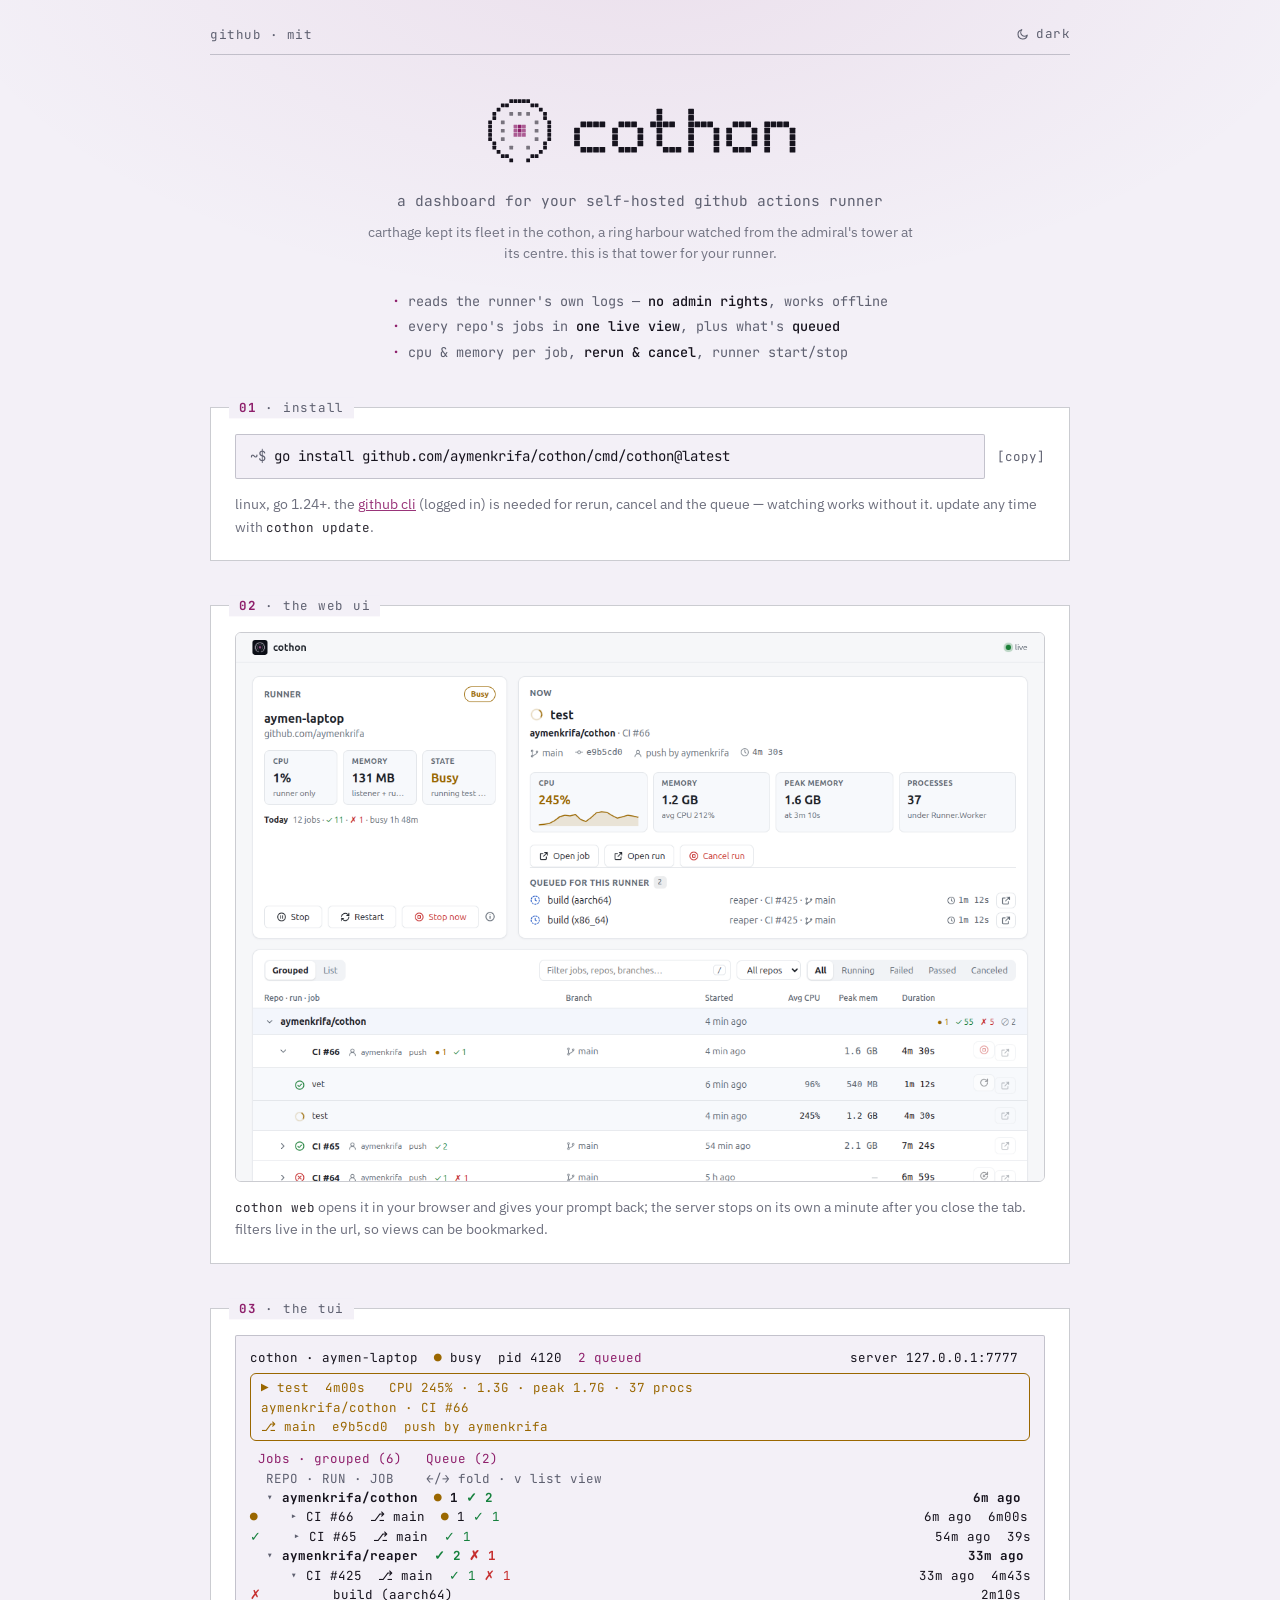
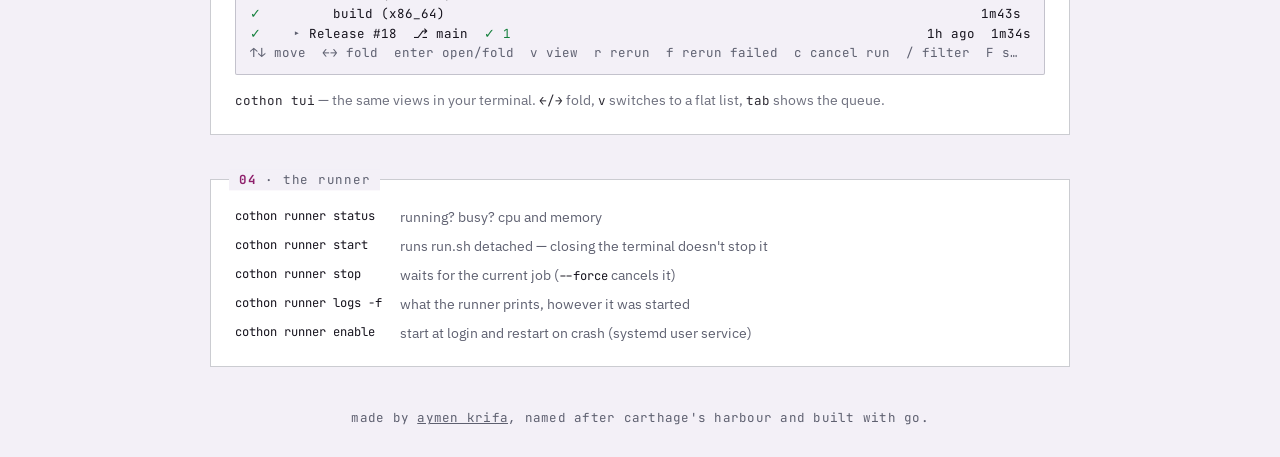
==== docs/index.html @ 1692dafb "Add docs site, update/version commands, cothon icon - docs/: cothon.aymenkrifa.com, a single-page si" ====
<!DOCTYPE html>
<html lang="en">
<head>
<meta charset="UTF-8">
<meta name="viewport" content="width=device-width, initial-scale=1.0">
<title>cothon — a dashboard for your self-hosted github actions runner</title>
<meta name="description" content="watch every job your self-hosted github actions runner executes, across repos: a web ui, a tui, the queue, cpu and memory, and runner control. built in go, mit-licensed.">
<link rel="icon" href="favicon.ico" sizes="32x32">
<link rel="icon" type="image/svg+xml" href="assets/cothon-icon.svg">
<link rel="apple-touch-icon" href="assets/cothon-icon-180.png">
<link rel="manifest" href="site.webmanifest">
<meta name="theme-color" content="#0B0E16">
<meta property="og:title" content="cothon">
<meta property="og:description" content="a dashboard for your self-hosted github actions runner">
<meta property="og:image" content="https://cothon.aymenkrifa.com/assets/cothon-social-preview.png">
<meta property="og:url" content="https://cothon.aymenkrifa.com/">
<link rel="preconnect" href="https://fonts.googleapis.com">
<link rel="preconnect" href="https://fonts.gstatic.com" crossorigin>
<link href="https://fonts.googleapis.com/css2?family=IBM+Plex+Sans:wght@400;500&family=JetBrains+Mono:wght@400;500;700&display=swap" rel="stylesheet">
<style>
  /* night harbour: dark is the default. the accent is tyrian purple, the dye
     carthage and phoenicia were famous for, lifted to read on the dark sea. */
  :root{
    --bg:#0B0E16; --panel:#0F1320; --ink:#E9E4F2;
    --purple:#D46FB8; --green:#4ADE80; --red:#FF6B6B; --amber:#F2B94B; --ash:#8A8FA3;
    --line:rgba(138,143,163,.36); --glow:rgba(212,111,184,.15);
    --mono:'JetBrains Mono',ui-monospace,monospace;
    --sans:'IBM Plex Sans',system-ui,sans-serif;
  }
  :root[data-theme=light]{
    --bg:#F3F0F7; --panel:#FFFFFF; --ink:#16131D;
    --purple:#8E1F6B; --green:#15803D; --red:#C62F2F; --amber:#9A6700; --ash:#5E6070;
    --line:rgba(94,96,112,.32); --glow:rgba(142,31,107,.08);
  }
  @media (prefers-color-scheme: light){
    :root:not([data-theme=dark]){
      --bg:#F3F0F7; --panel:#FFFFFF; --ink:#16131D;
      --purple:#8E1F6B; --green:#15803D; --red:#C62F2F; --amber:#9A6700; --ash:#5E6070;
      --line:rgba(94,96,112,.32); --glow:rgba(142,31,107,.08);
    }
  }
  *{box-sizing:border-box;margin:0;padding:0}
  body{background:var(--bg);color:var(--ink);font-family:var(--mono);
       background-image:radial-gradient(ellipse 1000px 520px at 50% -70px,var(--glow) 0%,transparent 72%);
       background-repeat:no-repeat;font-size:16px;line-height:1.7;padding:24px 20px 28px;
       -webkit-font-smoothing:antialiased}
  .page{max-width:860px;margin:0 auto}
  a{color:var(--purple)}

  .masthead{display:flex;justify-content:space-between;align-items:center;gap:16px;
       font-size:12.5px;letter-spacing:.04em;color:var(--ash);border-bottom:1px solid var(--line);padding-bottom:9px}
  .masthead a{color:var(--ash);text-decoration:none}
  .masthead a:hover{color:var(--purple)}
  .sky-toggle{font-family:var(--mono);font-size:12.5px;letter-spacing:.04em;color:var(--ash);background:none;
       border:none;cursor:pointer;padding:0;display:inline-flex;align-items:center;gap:7px;line-height:1}
  .sky-toggle:hover{color:var(--purple)}

  .hero{text-align:center;padding:40px 0 22px}
  .hero img{height:72px;width:auto;max-width:86%}
  .hero p{color:var(--ash);font-size:14.5px;margin-top:14px}
  .hero .story{font-family:var(--sans);font-size:13.5px;max-width:560px;margin:8px auto 0;opacity:.85;line-height:1.55}
  .logo-light,.shot-light{display:none}
  :root[data-theme=light] .logo-light,:root[data-theme=light] .shot-light{display:inline}
  :root[data-theme=light] .logo-dark,:root[data-theme=light] .shot-dark{display:none}
  @media (prefers-color-scheme: light){
    :root:not([data-theme=dark]) .logo-light,:root:not([data-theme=dark]) .shot-light{display:inline}
    :root:not([data-theme=dark]) .logo-dark,:root:not([data-theme=dark]) .shot-dark{display:none}
  }

  .why{display:flex;flex-direction:column;gap:6px;width:fit-content;max-width:100%;margin:6px auto 0;
       font-size:13.5px;line-height:1.45;color:var(--ash)}
  .why span{position:relative;padding-left:1.15em}
  .why span::before{content:'·';position:absolute;left:0;color:var(--purple);font-weight:700}
  .why b{color:var(--ink);font-weight:500}

  /* panel grammar: a thin border with the title notched into the top edge */
  .panel{position:relative;border:1px solid var(--line);background:var(--panel);margin-top:44px;padding:26px 24px 22px}
  .panel > .title{position:absolute;top:0;left:18px;transform:translateY(-50%);background:var(--bg);padding:0 10px;
       font-size:12.5px;letter-spacing:.06em;color:var(--ash)}
  .panel > .title b{color:var(--purple);font-weight:700}
  .note{font-family:var(--sans);font-size:14px;color:var(--ash);margin-top:14px;line-height:1.6;opacity:.9}
  .note code,.cmds code{font-family:var(--mono);font-size:.9em;color:var(--ink)}

  .cmd-wrap{display:flex;align-items:center;gap:12px}
  .cmd{flex:1;min-width:0;overflow-x:auto;white-space:nowrap;font-size:14px;background:var(--bg);
       border:1px solid var(--line);border-radius:2px;padding:10px 14px}
  .prompt{color:var(--ash)}
  .copy{font-family:var(--mono);font-size:12.5px;color:var(--ash);background:none;border:none;cursor:pointer}
  .copy:hover{color:var(--purple)}

  .shot{display:block;border:1px solid var(--line);border-radius:6px;overflow:hidden;line-height:0}
  .shot img{width:100%;height:auto}

  .tui{font-size:12.5px;line-height:1.55;overflow-x:auto;white-space:pre;background:var(--bg);
       border:1px solid var(--line);border-radius:2px;padding:12px 14px}
  .tui .hdr{color:var(--ink)} .tui .tabs{color:var(--purple)}
  .tui .cardbox{display:block;color:var(--amber);border:1px solid var(--amber);border-radius:6px;padding:4px 10px;margin:6px 0 8px}
  .tui .dim{color:var(--ash)} .tui .repo{font-weight:700}
  .tui .gr{color:var(--green)} .tui .rd{color:var(--red)} .tui .am{color:var(--amber)} .tui .pu{color:var(--purple)}


  .cmds{display:grid;grid-template-columns:max-content 1fr;gap:6px 18px;font-size:13.5px}
  .cmds span{font-family:var(--sans);color:var(--ash)}

  footer{margin-top:40px;text-align:center;font-size:12.5px;color:var(--ash);letter-spacing:.02em}
  footer a{color:var(--ash)}
  footer a:hover{color:var(--purple)}
  @media (max-width:600px){ .cmds{grid-template-columns:1fr} .cmds span{margin-bottom:8px} }
</style>
</head>
<body>
<div class="page">
  <div class="masthead">
    <span><a href="https://github.com/aymenkrifa/cothon" target="_blank" rel="noopener noreferrer">github</a> · mit</span>
    <button class="sky-toggle" id="sky-toggle" aria-label="toggle color scheme"></button>
  </div>

  <div class="hero">
    <img class="logo-dark" src="assets/cothon-logo-dark.svg" alt="cothon" width="443" height="102">
    <img class="logo-light" src="assets/cothon-logo-light.svg" alt="cothon" width="443" height="102">
    <p>a dashboard for your self-hosted github actions runner</p>
    <p class="story">carthage kept its fleet in the cothon, a ring harbour watched from the admiral's tower at its centre. this is that tower for your runner.</p>
  </div>

  <div class="why">
    <span>reads the runner's own logs — <b>no admin rights</b>, works offline</span>
    <span>every repo's jobs in <b>one live view</b>, plus what's <b>queued</b></span>
    <span>cpu &amp; memory per job, <b>rerun &amp; cancel</b>, runner start/stop</span>
  </div>

  <div class="panel">
    <div class="title"><b>01</b> · install</div>
    <div class="cmd-wrap">
      <div class="cmd"><span class="prompt">~$</span> <span id="install-cmd">go install github.com/aymenkrifa/cothon/cmd/cothon@latest</span></div>
      <button class="copy" id="copy-btn" aria-label="copy install command">[copy]</button>
    </div>
    <p class="note">linux, go 1.24+. the <a href="https://cli.github.com" target="_blank" rel="noopener noreferrer">github cli</a> (logged in) is needed for rerun, cancel and the queue — watching works without it. update any time with <code>cothon update</code>.</p>
  </div>

  <div class="panel">
    <div class="title"><b>02</b> · the web ui</div>
    <a class="shot" href="assets/cothon-web-dark.png" target="_blank" rel="noopener">
      <img class="shot-dark" src="assets/cothon-web-dark.png" alt="cothon web ui: the runner, the running job with live cpu and memory, the queue, and jobs grouped by repo and run" width="1180" height="800" loading="lazy">
      <img class="shot-light" src="assets/cothon-web-light.png" alt="cothon web ui in light mode" width="1180" height="800" loading="lazy">
    </a>
    <p class="note"><code>cothon web</code> opens it in your browser and gives your prompt back; the server stops on its own a minute after you close the tab. filters live in the url, so views can be bookmarked.</p>
  </div>

  <div class="panel">
    <div class="title"><b>03</b> · the tui</div>
<div class="tui" role="img" aria-label="cothon tui: the running job card and jobs grouped by repo and run"><span class="hdr">cothon · aymen-laptop  <span class="am">●</span> busy  pid 4120  <span class="pu">2 queued</span>                          server 127.0.0.1:7777</span>
<span class="cardbox"><span class="am">▶</span> test  4m00s   <span class="am">CPU 245%</span> · 1.3G · peak 1.7G · 37 procs
aymenkrifa/cothon · CI #66
⎇ main  e9b5cd0  push by aymenkrifa</span><span class="tabs"> Jobs · grouped (6)   Queue (2) </span>
<span class="dim">  REPO · RUN · JOB    ←/→ fold · v list view</span>
<b class="repo">  <span class="dim">▾</span> aymenkrifa/cothon  <span class="am">●</span> 1 <span class="gr">✓ 2</span>                                                            6m ago</b>
<span class="am">●</span>    <span class="dim">▸</span> CI #66  ⎇ main  <span class="am">●</span> 1 <span class="gr">✓ 1</span>                                                     6m ago  6m00s
<span class="gr">✓ </span>   <span class="dim">▸</span> CI #65  ⎇ main  <span class="gr">✓ 1</span>                                                          54m ago  39s
<b class="repo">  <span class="dim">▾</span> aymenkrifa/reaper  <span class="gr">✓ 2</span> <span class="rd">✗ 1</span>                                                           33m ago</b>
     <span class="dim">▾</span> CI #425  ⎇ main  <span class="gr">✓ 1</span> <span class="rd">✗ 1</span>                                                   33m ago  4m43s
<span class="rd">✗ </span>        build (aarch64)                                                                  2m10s
<span class="gr">✓ </span>        build (x86_64)                                                                   1m43s
<span class="gr">✓ </span>   <span class="dim">▸</span> Release #18  ⎇ main  <span class="gr">✓ 1</span>                                                    1h ago  1m34s
<span class="dim">↑↓ move  ←→ fold  enter open/fold  v view  r rerun  f rerun failed  c cancel run  / filter  F s…</span></div>
    <p class="note"><code>cothon tui</code> — the same views in your terminal. <code>←/→</code> fold, <code>v</code> switches to a flat list, <code>tab</code> shows the queue.</p>
  </div>

  <div class="panel">
    <div class="title"><b>04</b> · the runner</div>
    <div class="cmds">
      <code>cothon runner status</code><span>running? busy? cpu and memory</span>
      <code>cothon runner start</code><span>runs run.sh detached — closing the terminal doesn't stop it</span>
      <code>cothon runner stop</code><span>waits for the current job (<code>--force</code> cancels it)</span>
      <code>cothon runner logs -f</code><span>what the runner prints, however it was started</span>
      <code>cothon runner enable</code><span>start at login and restart on crash (systemd user service)</span>
    </div>
  </div>

  <footer>made by <a href="https://aymenkrifa.com" target="_blank" rel="noopener noreferrer">aymen krifa</a>, named after carthage's harbour and built with go.</footer>
</div>
<script>
(function(){
  var btn = document.getElementById('sky-toggle');
  var mq = matchMedia('(prefers-color-scheme: dark)');
  try { var saved = localStorage.getItem('cothon-theme'); if (saved) document.documentElement.dataset.theme = saved; } catch (e) {}
  function effective(){ return document.documentElement.dataset.theme || (mq.matches ? 'dark' : 'light'); }
  var SUN = '<svg viewBox="0 0 24 24" width="13" height="13" fill="none" stroke="currentColor" stroke-width="2" stroke-linecap="round" aria-hidden="true"><circle cx="12" cy="12" r="4.2"/><path d="M12 1.8v2.4M12 19.8v2.4M4.6 4.6l1.7 1.7M17.7 17.7l1.7 1.7M1.8 12h2.4M19.8 12h2.4M4.6 19.4l1.7-1.7M17.7 6.3l1.7-1.7"/></svg>';
  var MOON = '<svg viewBox="0 0 24 24" width="13" height="13" fill="none" stroke="currentColor" stroke-width="2" stroke-linecap="round" stroke-linejoin="round" aria-hidden="true"><path d="M20.8 13.1A8.6 8.6 0 1 1 10.9 3.2a6.7 6.7 0 0 0 9.9 9.9z"/></svg>';
  function label(){
    var dark = effective() === 'dark';
    btn.innerHTML = (dark ? SUN : MOON) + '<span>' + (dark ? 'light' : 'dark') + '</span>';
    btn.setAttribute('aria-label', dark ? 'switch to light' : 'switch to dark');
  }
  btn.addEventListener('click', function(){
    var next = effective() === 'dark' ? 'light' : 'dark';
    document.documentElement.dataset.theme = next;
    try { localStorage.setItem('cothon-theme', next); } catch (e) {}
    label();
  });
  mq.addEventListener('change', label);
  label();

  var copy = document.getElementById('copy-btn');
  copy.addEventListener('click', function(){
    navigator.clipboard.writeText(document.getElementById('install-cmd').textContent).then(function(){
      copy.textContent = '[copied]'; setTimeout(function(){ copy.textContent = '[copy]'; }, 1500);
    });
  });
})();
</script>
</body>
</html>
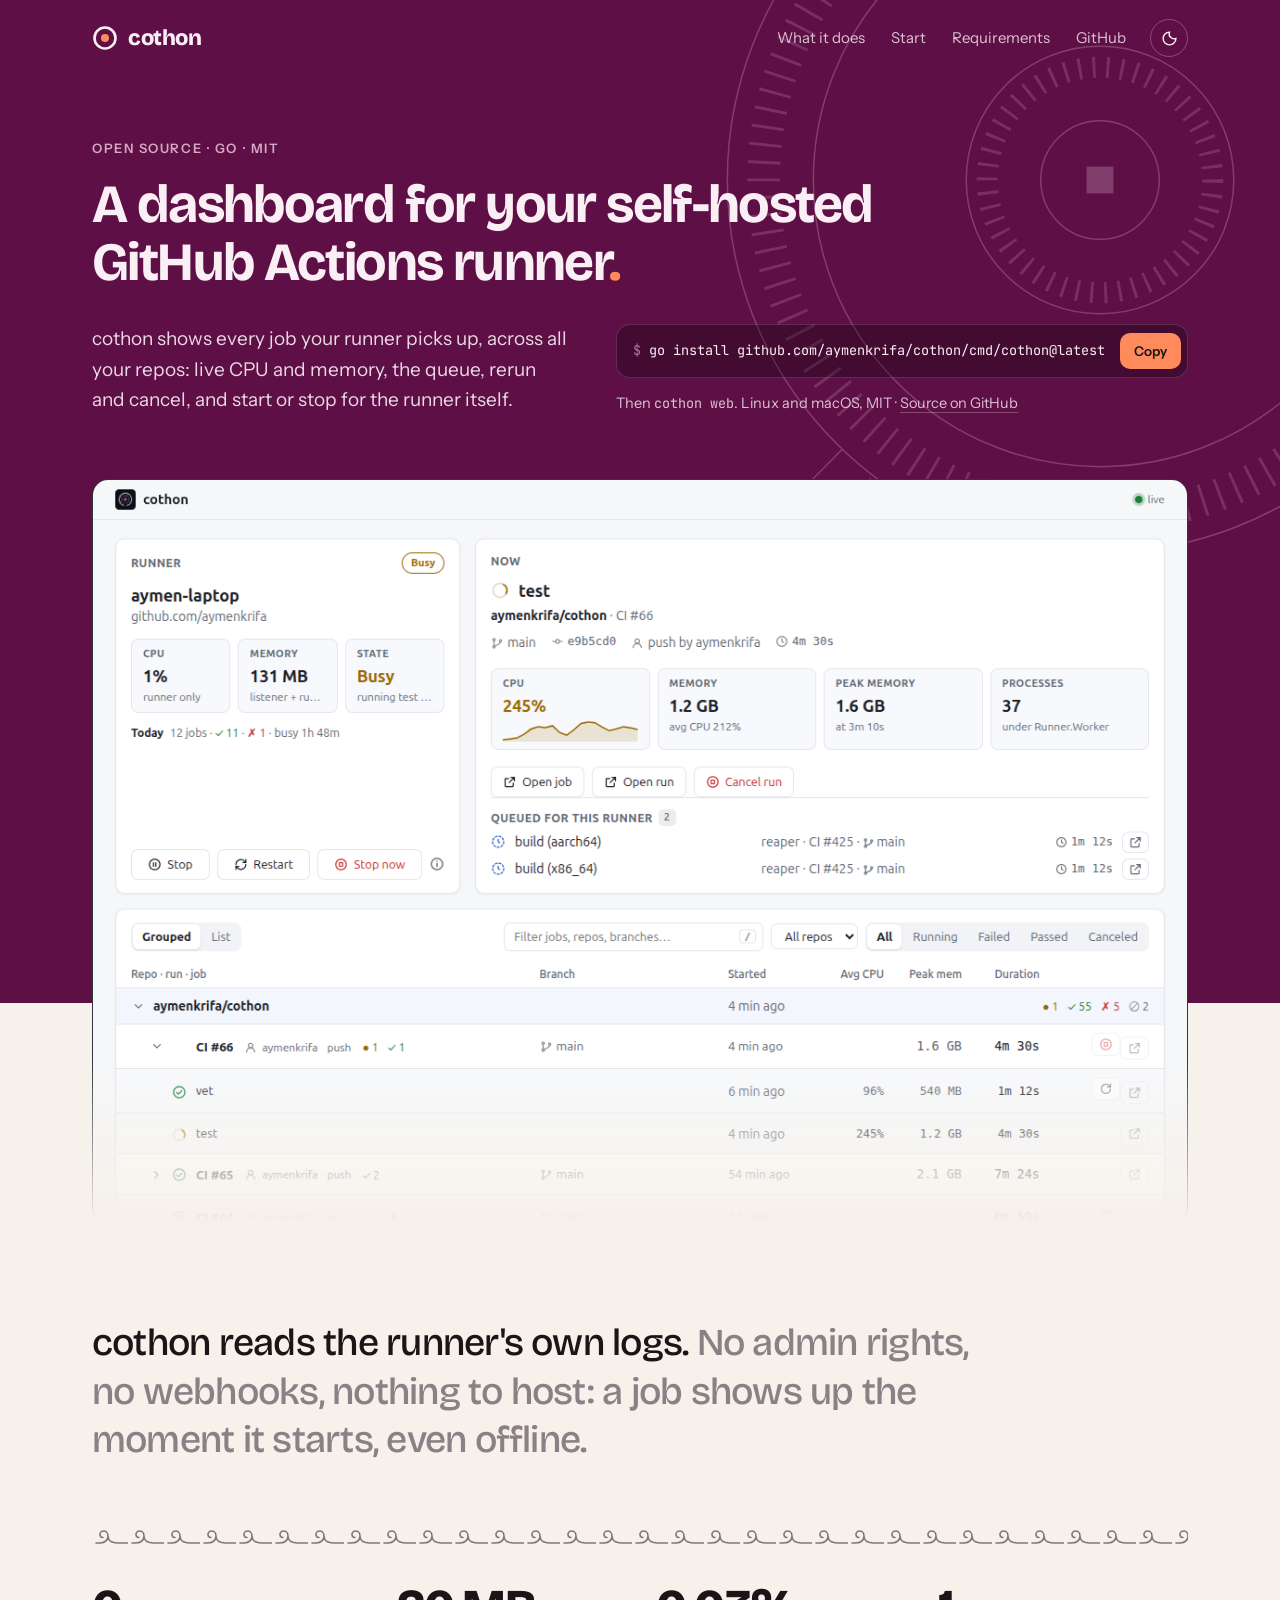
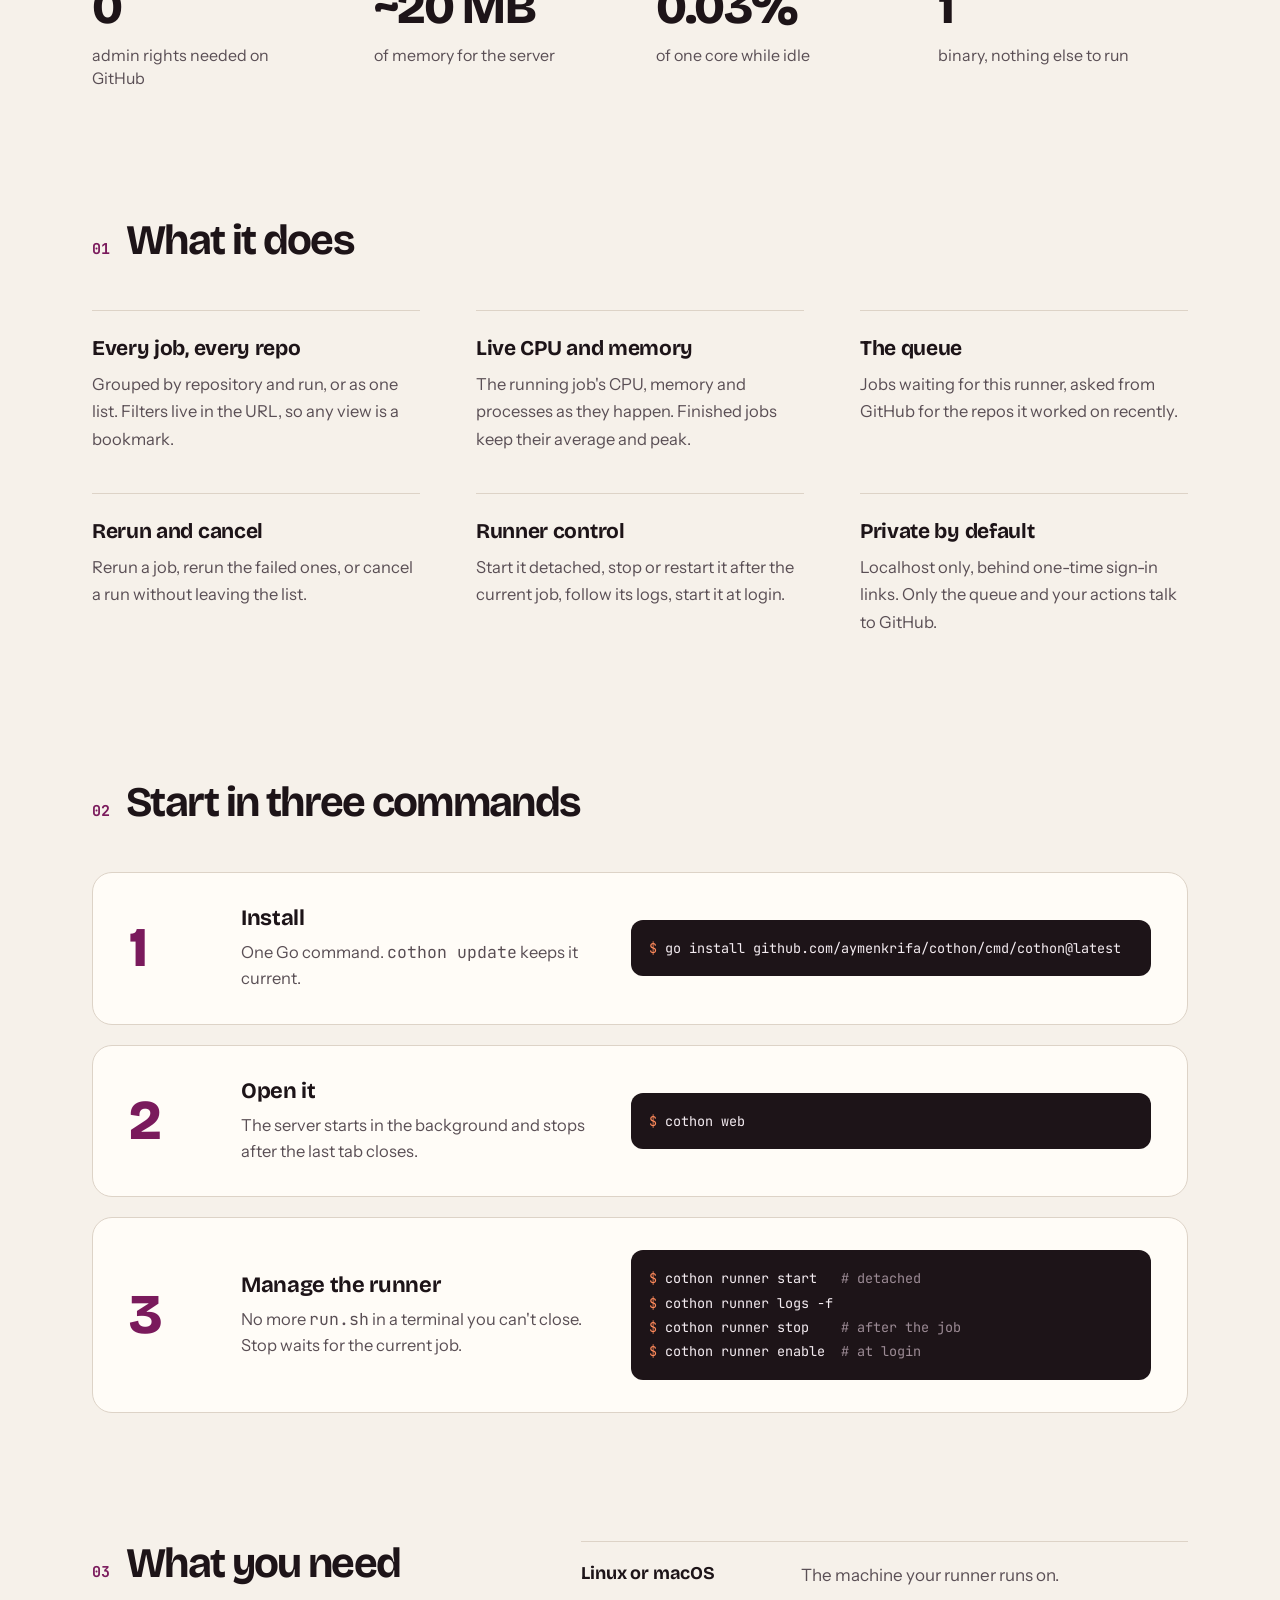
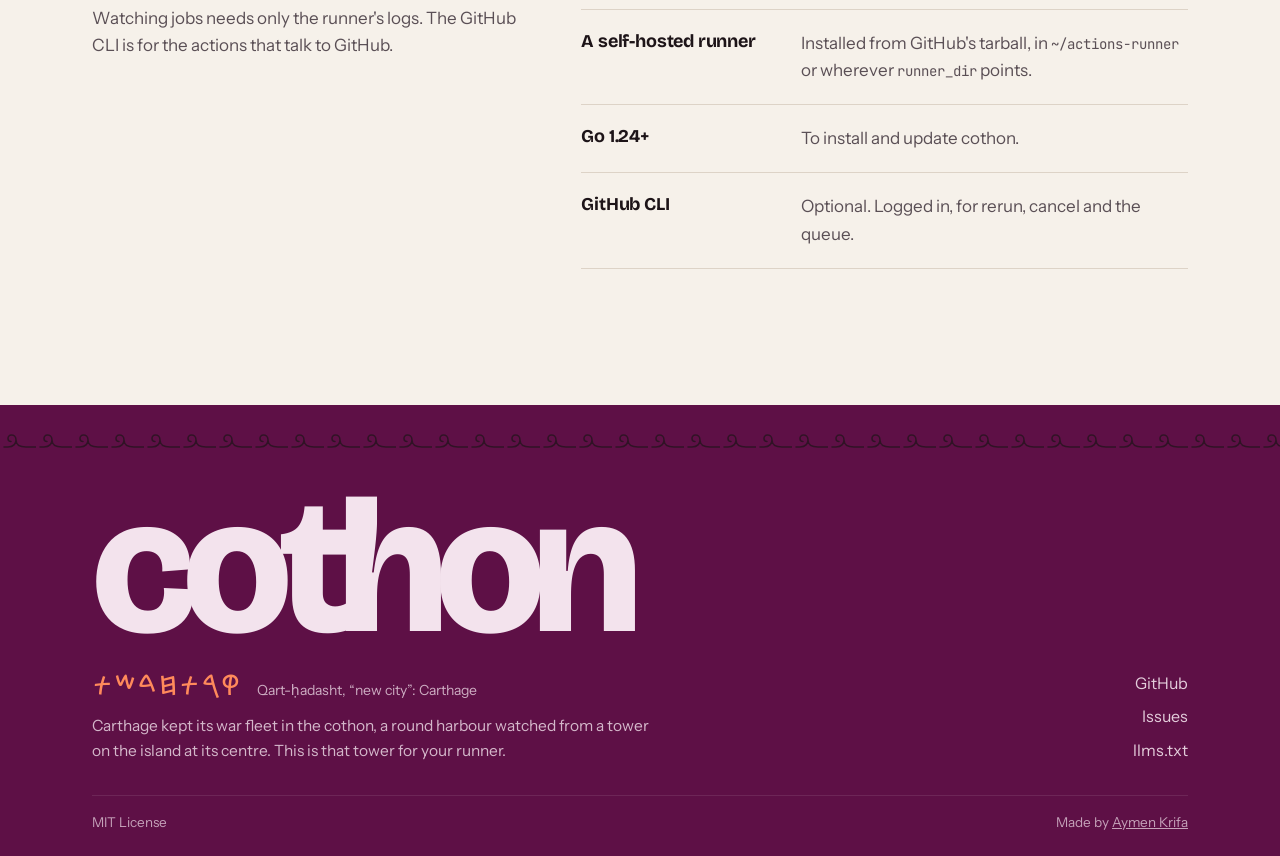
==== commit a24c048c: "Redesign the docs site cothon.aymenkrifa.com gets its own look instead of the borrowed terminal temp" ====
--- a/docs/index.html
+++ b/docs/index.html
@@ -2,211 +2,383 @@
 <html lang="en">
 <head>
 <meta charset="UTF-8">
-<meta name="viewport" content="width=device-width, initial-scale=1.0">
-<title>cothon — a dashboard for your self-hosted github actions runner</title>
-<meta name="description" content="watch every job your self-hosted github actions runner executes, across repos: a web ui, a tui, the queue, cpu and memory, and runner control. built in go, mit-licensed.">
+<meta name="viewport" content="width=device-width, initial-scale=1">
+<title>cothon: a dashboard for your self-hosted GitHub Actions runner</title>
+<meta name="description" content="A dashboard for your self-hosted GitHub Actions runner.">
+<meta name="theme-color" content="#5E1046">
+<meta property="og:title" content="cothon: a dashboard for your self-hosted GitHub Actions runner">
+<meta property="og:description" content="A dashboard for your self-hosted GitHub Actions runner: every job across repos, live CPU and memory, the queue, rerun and cancel.">
+<meta property="og:image" content="https://cothon.aymenkrifa.com/assets/cothon-social-preview.png">
+<meta name="twitter:card" content="summary_large_image">
 <link rel="icon" href="favicon.ico" sizes="32x32">
 <link rel="icon" type="image/svg+xml" href="assets/cothon-icon.svg">
 <link rel="apple-touch-icon" href="assets/cothon-icon-180.png">
 <link rel="manifest" href="site.webmanifest">
-<meta name="theme-color" content="#0B0E16">
-<meta property="og:title" content="cothon">
-<meta property="og:description" content="a dashboard for your self-hosted github actions runner">
-<meta property="og:image" content="https://cothon.aymenkrifa.com/assets/cothon-social-preview.png">
+<link rel="canonical" href="https://cothon.aymenkrifa.com/">
 <meta property="og:url" content="https://cothon.aymenkrifa.com/">
 <link rel="preconnect" href="https://fonts.googleapis.com">
 <link rel="preconnect" href="https://fonts.gstatic.com" crossorigin>
-<link href="https://fonts.googleapis.com/css2?family=IBM+Plex+Sans:wght@400;500&family=JetBrains+Mono:wght@400;500;700&display=swap" rel="stylesheet">
+<link href="https://fonts.googleapis.com/css2?family=Bricolage+Grotesque:opsz,wght@12..96,500;12..96,700;12..96,800&family=Instrument+Sans:wght@400;500;600&family=JetBrains+Mono:wght@400;500&family=Noto+Sans+Phoenician&display=swap" rel="stylesheet">
+<script>
+  try { var t = localStorage.getItem('cothon-theme'); if (t) document.documentElement.dataset.theme = t; } catch (e) {}
+</script>
 <style>
-  /* night harbour: dark is the default. the accent is tyrian purple, the dye
-     carthage and phoenicia were famous for, lifted to read on the dark sea. */
+  /* Direction C, editorial: big type, a full-bleed Tyrian block. Carthage shows up in the
+     drawing (the cothon's plan), the mosaic wave bands, Tyrian purple and the Punic name. */
   :root{
-    --bg:#0B0E16; --panel:#0F1320; --ink:#E9E4F2;
-    --purple:#D46FB8; --green:#4ADE80; --red:#FF6B6B; --amber:#F2B94B; --ash:#8A8FA3;
-    --line:rgba(138,143,163,.36); --glow:rgba(212,111,184,.15);
-    --mono:'JetBrains Mono',ui-monospace,monospace;
-    --sans:'IBM Plex Sans',system-ui,sans-serif;
-  }
-  :root[data-theme=light]{
-    --bg:#F3F0F7; --panel:#FFFFFF; --ink:#16131D;
-    --purple:#8E1F6B; --green:#15803D; --red:#C62F2F; --amber:#9A6700; --ash:#5E6070;
-    --line:rgba(94,96,112,.32); --glow:rgba(142,31,107,.08);
-  }
-  @media (prefers-color-scheme: light){
-    :root:not([data-theme=dark]){
-      --bg:#F3F0F7; --panel:#FFFFFF; --ink:#16131D;
-      --purple:#8E1F6B; --green:#15803D; --red:#C62F2F; --amber:#9A6700; --ash:#5E6070;
-      --line:rgba(94,96,112,.32); --glow:rgba(142,31,107,.08);
+    --bg:#F6F1EA; --bg2:#EDE6DC; --card:#FFFCF7; --ink:#1D1418; --ink2:#5A4F55; --ink3:#8C8086; --line:#DDD3C7;
+    --ty:#5E1046; --ty-2:#7A1A5C; --ty-ink:#FBEFF6; --ty-dim:#D7A9C7; --pop:#FF8A5B; --accent:#7A1A5C;
+    --code:#1D1418; --code-ink:#F4ECF1; --code-dim:#9C8B95;
+    --display:'Bricolage Grotesque',system-ui,sans-serif;
+    --sans:'Instrument Sans',system-ui,-apple-system,'Segoe UI',sans-serif;
+    --mono:'JetBrains Mono',ui-monospace,Menlo,monospace;
+    --punic:'Noto Sans Phoenician',serif;
+    color-scheme:light;
+  }
+  @media (prefers-color-scheme: dark){
+    :root:not([data-theme=light]){
+      --bg:#120D10; --bg2:#1A1317; --card:#1E161B; --ink:#F3ECEF; --ink2:#B9AAB2; --ink3:#86767F; --line:#33272E;
+      --ty:#3D0A2E; --ty-2:#5A1245; --ty-ink:#FBEFF6; --ty-dim:#C995B8; --pop:#FF9A6E; --accent:#FF9A6E;
+      --code:#0B0709; --code-ink:#F4ECF1; --code-dim:#8E7D87; color-scheme:dark;
     }
   }
-  *{box-sizing:border-box;margin:0;padding:0}
-  body{background:var(--bg);color:var(--ink);font-family:var(--mono);
-       background-image:radial-gradient(ellipse 1000px 520px at 50% -70px,var(--glow) 0%,transparent 72%);
-       background-repeat:no-repeat;font-size:16px;line-height:1.7;padding:24px 20px 28px;
-       -webkit-font-smoothing:antialiased}
-  .page{max-width:860px;margin:0 auto}
-  a{color:var(--purple)}
-
-  .masthead{display:flex;justify-content:space-between;align-items:center;gap:16px;
-       font-size:12.5px;letter-spacing:.04em;color:var(--ash);border-bottom:1px solid var(--line);padding-bottom:9px}
-  .masthead a{color:var(--ash);text-decoration:none}
-  .masthead a:hover{color:var(--purple)}
-  .sky-toggle{font-family:var(--mono);font-size:12.5px;letter-spacing:.04em;color:var(--ash);background:none;
-       border:none;cursor:pointer;padding:0;display:inline-flex;align-items:center;gap:7px;line-height:1}
-  .sky-toggle:hover{color:var(--purple)}
-
-  .hero{text-align:center;padding:40px 0 22px}
-  .hero img{height:72px;width:auto;max-width:86%}
-  .hero p{color:var(--ash);font-size:14.5px;margin-top:14px}
-  .hero .story{font-family:var(--sans);font-size:13.5px;max-width:560px;margin:8px auto 0;opacity:.85;line-height:1.55}
-  .logo-light,.shot-light{display:none}
-  :root[data-theme=light] .logo-light,:root[data-theme=light] .shot-light{display:inline}
-  :root[data-theme=light] .logo-dark,:root[data-theme=light] .shot-dark{display:none}
-  @media (prefers-color-scheme: light){
-    :root:not([data-theme=dark]) .logo-light,:root:not([data-theme=dark]) .shot-light{display:inline}
-    :root:not([data-theme=dark]) .logo-dark,:root:not([data-theme=dark]) .shot-dark{display:none}
-  }
-
-  .why{display:flex;flex-direction:column;gap:6px;width:fit-content;max-width:100%;margin:6px auto 0;
-       font-size:13.5px;line-height:1.45;color:var(--ash)}
-  .why span{position:relative;padding-left:1.15em}
-  .why span::before{content:'·';position:absolute;left:0;color:var(--purple);font-weight:700}
-  .why b{color:var(--ink);font-weight:500}
-
-  /* panel grammar: a thin border with the title notched into the top edge */
-  .panel{position:relative;border:1px solid var(--line);background:var(--panel);margin-top:44px;padding:26px 24px 22px}
-  .panel > .title{position:absolute;top:0;left:18px;transform:translateY(-50%);background:var(--bg);padding:0 10px;
-       font-size:12.5px;letter-spacing:.06em;color:var(--ash)}
-  .panel > .title b{color:var(--purple);font-weight:700}
-  .note{font-family:var(--sans);font-size:14px;color:var(--ash);margin-top:14px;line-height:1.6;opacity:.9}
-  .note code,.cmds code{font-family:var(--mono);font-size:.9em;color:var(--ink)}
-
-  .cmd-wrap{display:flex;align-items:center;gap:12px}
-  .cmd{flex:1;min-width:0;overflow-x:auto;white-space:nowrap;font-size:14px;background:var(--bg);
-       border:1px solid var(--line);border-radius:2px;padding:10px 14px}
-  .prompt{color:var(--ash)}
-  .copy{font-family:var(--mono);font-size:12.5px;color:var(--ash);background:none;border:none;cursor:pointer}
-  .copy:hover{color:var(--purple)}
-
-  .shot{display:block;border:1px solid var(--line);border-radius:6px;overflow:hidden;line-height:0}
-  .shot img{width:100%;height:auto}
-
-  .tui{font-size:12.5px;line-height:1.55;overflow-x:auto;white-space:pre;background:var(--bg);
-       border:1px solid var(--line);border-radius:2px;padding:12px 14px}
-  .tui .hdr{color:var(--ink)} .tui .tabs{color:var(--purple)}
-  .tui .cardbox{display:block;color:var(--amber);border:1px solid var(--amber);border-radius:6px;padding:4px 10px;margin:6px 0 8px}
-  .tui .dim{color:var(--ash)} .tui .repo{font-weight:700}
-  .tui .gr{color:var(--green)} .tui .rd{color:var(--red)} .tui .am{color:var(--amber)} .tui .pu{color:var(--purple)}
-
-
-  .cmds{display:grid;grid-template-columns:max-content 1fr;gap:6px 18px;font-size:13.5px}
-  .cmds span{font-family:var(--sans);color:var(--ash)}
-
-  footer{margin-top:40px;text-align:center;font-size:12.5px;color:var(--ash);letter-spacing:.02em}
-  footer a{color:var(--ash)}
-  footer a:hover{color:var(--purple)}
-  @media (max-width:600px){ .cmds{grid-template-columns:1fr} .cmds span{margin-bottom:8px} }
+  :root[data-theme=dark]{
+    --bg:#120D10; --bg2:#1A1317; --card:#1E161B; --ink:#F3ECEF; --ink2:#B9AAB2; --ink3:#86767F; --line:#33272E;
+    --ty:#3D0A2E; --ty-2:#5A1245; --ty-ink:#FBEFF6; --ty-dim:#C995B8; --pop:#FF9A6E; --accent:#FF9A6E;
+    --code:#0B0709; --code-ink:#F4ECF1; --code-dim:#8E7D87; color-scheme:dark;
+  }
+  .shot-dark{display:none}
+  @media (prefers-color-scheme: dark){ :root:not([data-theme=light]) .shot-light{display:none} :root:not([data-theme=light]) .shot-dark{display:block} }
+  :root[data-theme=dark] .shot-light{display:none} :root[data-theme=dark] .shot-dark{display:block}
+
+  *,*::before,*::after{box-sizing:border-box}
+  html{-webkit-text-size-adjust:100%}
+  body{margin:0;background:var(--bg);color:var(--ink);font-family:var(--sans);font-size:17px;line-height:1.6;-webkit-font-smoothing:antialiased;overflow-x:hidden}
+  a{color:inherit}
+  img{max-width:100%;height:auto;display:block}
+  code,pre{font-family:var(--mono)}
+  .wrap{max-width:1160px;margin:0 auto;padding:0 32px}
+  a:focus-visible,button:focus-visible{outline:2px solid var(--pop);outline-offset:3px;border-radius:6px}
+
+  /* hero */
+  .hero{position:relative;background:var(--ty);color:var(--ty-ink);display:flow-root}
+  .plan-clip{position:absolute;inset:0;overflow:hidden;pointer-events:none}
+  .plan{position:absolute;right:-250px;top:-250px;width:860px;height:860px;color:var(--ty-dim);opacity:.3}
+  .bar{position:relative;display:flex;align-items:center;gap:24px;height:76px}
+  .logo{display:flex;align-items:center;gap:10px;font:800 22px/1 var(--display);letter-spacing:-.02em;text-decoration:none}
+  .logo svg{width:26px;height:26px}
+  .bar nav{margin-left:auto;display:flex;gap:26px;font-size:15px}
+  .bar nav a{text-decoration:none;opacity:.8}
+  .bar nav a:hover{opacity:1}
+
+  /* theme toggle: one round button showing what it switches to */
+  .tbtn{display:inline-grid;place-items:center;width:38px;height:38px;border-radius:50%;border:1px solid rgba(255,255,255,.25);background:transparent;color:inherit;cursor:pointer}
+  .tbtn:hover{border-color:rgba(255,255,255,.5)}
+  .tbtn svg{width:17px;height:17px}
+  .tbtn .sun{display:none}
+  :root[data-theme=dark] .tbtn .sun{display:block} :root[data-theme=dark] .tbtn .moon{display:none}
+  @media (prefers-color-scheme: dark){ :root:not([data-theme=light]) .tbtn .sun{display:block} :root:not([data-theme=light]) .tbtn .moon{display:none} }
+
+  .hero-body{position:relative;display:grid;grid-template-columns:minmax(0,1fr) minmax(0,1.2fr);gap:32px 48px;align-items:start;padding:64px 0 64px}
+  .hero-body .head{grid-column:1/-1}
+  .hero-body .lead{font-size:19px;line-height:1.6;margin:0;opacity:.9;max-width:30em}
+  .tag{font:600 13px var(--sans);letter-spacing:.12em;text-transform:uppercase;color:var(--ty-dim);margin:0 0 20px}
+  h1{font:700 clamp(32px,4.2vw,54px)/1.08 var(--display);letter-spacing:-.03em;margin:0;max-width:16em}
+  h1 .o{color:var(--pop)}
+  .install{display:flex;align-items:center;gap:8px;background:rgba(0,0,0,.28);border:1px solid rgba(255,255,255,.14);border-radius:14px;padding:6px 6px 6px 16px}
+  .install code{flex:1;min-width:0;overflow-x:auto;white-space:nowrap;font-size:13.5px;padding:9px 0;scrollbar-width:none}
+  .install code::-webkit-scrollbar{display:none}
+  .install .p{opacity:.5;margin-right:8px;user-select:none}
+  .copy{flex:none;height:36px;padding:0 14px;border:0;border-radius:10px;background:var(--pop);color:#1D1418;font:600 13.5px var(--sans);cursor:pointer}
+  .copy:hover{filter:brightness(1.06)}
+  .after{margin:14px 0 0;font-size:14.5px;opacity:.8}
+  .after code{font-size:13.5px}
+  .gh{text-decoration:none;border-bottom:1px solid rgba(255,255,255,.3)}
+  .gh:hover{border-color:var(--pop)}
+
+  /* the screenshot sits half in the hero, half below it */
+  .stage{position:relative;margin-bottom:-220px}
+  .stage .shot{display:block;border-radius:16px;overflow:hidden;border:1px solid rgba(255,255,255,.16);
+               box-shadow:0 30px 80px -20px rgba(29,20,24,.55);background:#0B0E16;
+               -webkit-mask-image:linear-gradient(#000 78%,transparent);mask-image:linear-gradient(#000 78%,transparent)}
+  .hero + main{padding-top:220px}
+
+  /* mosaic wave band, as on Carthaginian floors */
+  .band{display:block;width:100%;height:18px;color:var(--accent);opacity:.55}
+
+  /* intro statement */
+  .statement{padding-top:96px}
+  .statement p{font:500 clamp(26px,3.2vw,38px)/1.28 var(--display);letter-spacing:-.02em;margin:0;max-width:24em}
+  .statement p span{color:var(--ink3)}
+  .stats{display:grid;grid-template-columns:repeat(4,minmax(0,1fr));gap:32px;margin-top:64px;padding-top:36px;position:relative}
+  .stats::before{content:'';position:absolute;inset:0 0 auto 0}
+  .stats b{display:block;font:800 clamp(34px,3.8vw,50px)/1 var(--display);letter-spacing:-.03em}
+  .stats span{display:block;margin-top:12px;color:var(--ink2);font-size:16px;line-height:1.45;max-width:14em}
+
+  .sec{padding:128px 0 0}
+  .label{display:flex;align-items:baseline;gap:16px;margin-bottom:48px}
+  .label .n{font:700 15px var(--mono);color:var(--accent)}
+  h2{font:700 clamp(28px,3.4vw,42px)/1.05 var(--display);letter-spacing:-.04em;margin:0}
+
+  .feats{display:grid;grid-template-columns:repeat(3,minmax(0,1fr));gap:24px 56px}
+  .feat{border-top:1px solid var(--line);padding:24px 0 16px}
+  .feat h3{font:700 21px/1.25 var(--display);letter-spacing:-.015em;margin:0 0 10px}
+  .feat p{margin:0;color:var(--ink2);font-size:16.5px;line-height:1.65}
+
+  /* quick start */
+  .qs{display:grid;gap:20px}
+  .step{background:var(--card);border:1px solid var(--line);border-radius:20px;padding:32px 36px;display:grid;grid-template-columns:80px minmax(0,1fr) minmax(0,1.45fr);gap:12px 32px;align-items:center;min-width:0}
+  .step>div{min-width:0}
+  .step .k{font:800 56px/1 var(--display);color:var(--accent);letter-spacing:-.04em;margin:0}
+  .step h3{font:700 22px var(--display);margin:0 0 8px;letter-spacing:-.015em}
+  .step p{margin:0;color:var(--ink2);font-size:16.5px;line-height:1.6}
+  .step pre{margin:0;background:var(--code);color:var(--code-ink);border-radius:12px;padding:16px 18px;font-size:13.5px;line-height:1.8;overflow-x:auto}
+  .step pre .c{color:var(--code-dim)}
+  .step pre .p{color:var(--pop);user-select:none}
+
+  /* requirements */
+  .req{display:grid;grid-template-columns:minmax(0,1fr) minmax(0,1.4fr);gap:56px;align-items:start}
+  .req ul{list-style:none;margin:0;padding:0}
+  .req li{display:grid;grid-template-columns:minmax(0,200px) minmax(0,1fr);gap:20px;padding:20px 0;border-top:1px solid var(--line)}
+  .req li:last-child{border-bottom:1px solid var(--line)}
+  .req li b{font:700 18px var(--display);letter-spacing:-.01em}
+  .req li span{color:var(--ink2)}
+  .req code{font-size:14px}
+  .req .aside{color:var(--ink2);font-size:17px;margin:20px 0 0;max-width:26em}
+
+  /* footer: the wordmark and Carthage's own name for itself */
+  footer{margin-top:136px;background:var(--ty);color:var(--ty-ink);overflow:hidden}
+  footer .band{color:var(--pop);opacity:.7;margin-top:28px}
+  .foot{display:grid;grid-template-columns:minmax(0,1fr) auto;gap:24px 48px;align-items:end;padding:40px 0 32px}
+  .foot .wordmark{font:800 clamp(72px,15vw,200px)/.8 var(--display);letter-spacing:-.06em;margin:0;opacity:.95}
+  .punic{display:flex;align-items:baseline;flex-wrap:wrap;gap:4px 14px;margin:26px 0 0}
+  .punic .ph{font:28px/1 var(--punic);letter-spacing:.08em;color:var(--pop)}
+  .punic small{font-size:14px;opacity:.7}
+  .foot p.story{margin:12px 0 0;max-width:36em;opacity:.75;font-size:15.5px}
+  .foot nav{display:flex;flex-direction:column;gap:8px;font-size:16px;text-align:right}
+  .foot nav a{text-decoration:none;opacity:.85}
+  .foot nav a:hover{opacity:1;color:var(--pop)}
+  .fine{border-top:1px solid rgba(255,255,255,.14);padding:16px 0 22px;font-size:13.5px;opacity:.65;display:flex;flex-wrap:wrap;gap:6px 24px;justify-content:space-between}
+
+  @media (max-width:960px){
+    .hero-body{grid-template-columns:minmax(0,1fr);padding:44px 0 48px}
+    .feats{grid-template-columns:repeat(2,minmax(0,1fr));gap:16px 40px}
+    .step{grid-template-columns:48px minmax(0,1fr);gap:16px 18px;padding:26px}
+    .step .k{font-size:46px}
+    .step pre{grid-column:1/-1}
+    .req{grid-template-columns:minmax(0,1fr);gap:16px}
+    .stats{grid-template-columns:repeat(2,minmax(0,1fr));gap:36px 24px}
+    .sec{padding-top:104px}
+  }
+  @media (max-width:620px){
+    body{font-size:16px}
+    .wrap{padding:0 16px}
+    .bar nav{display:none}
+    .tbtn{margin-left:auto}
+    .plan{width:560px;height:560px;right:-230px;top:-140px}
+    .hero-body{padding:32px 0 40px}
+    .stage{margin-bottom:-90px} .hero + main{padding-top:90px}
+    .stage .shot{border-radius:10px}
+    .stage .shot img{width:175%;max-width:none}
+    .statement{padding-top:64px}
+    .stats{margin-top:44px;padding-top:28px}
+    .sec{padding-top:88px}
+    .label{margin-bottom:32px}
+    .feats{grid-template-columns:minmax(0,1fr);gap:8px}
+    .step{padding:22px 20px}
+    .step pre{font-size:12px;padding:12px 14px}
+    .req li{grid-template-columns:minmax(0,1fr);gap:4px}
+    .foot{grid-template-columns:minmax(0,1fr)}
+    .foot nav{flex-direction:row;flex-wrap:wrap;gap:8px 18px;text-align:left}
+    footer{margin-top:96px}
+  }
 </style>
 </head>
 <body>
-<div class="page">
-  <div class="masthead">
-    <span><a href="https://github.com/aymenkrifa/cothon" target="_blank" rel="noopener noreferrer">github</a> · mit</span>
-    <button class="sky-toggle" id="sky-toggle" aria-label="toggle color scheme"></button>
+
+<svg width="0" height="0" style="position:absolute" aria-hidden="true">
+  <defs>
+    <!-- running-wave scroll, the border of many Punic mosaics -->
+    <pattern id="wave" width="36" height="18" patternUnits="userSpaceOnUse">
+      <path d="M0 14 H4 C10 14 12 10 12 7 C12 3.5 9.5 2 7.5 2 C5 2 4 4 4 5.5 C4 7.5 5.5 8.5 7 8.5 M12 7 C12 11 15 14 22 14 H36" fill="none" stroke="currentColor" stroke-width="1.6" stroke-linecap="round" transform="translate(4 0)"/>
+    </pattern>
+  </defs>
+</svg>
+
+<div class="hero">
+  <div class="plan-clip">
+    <!-- the cothon seen from above: ship sheds around the ring, the island, the admiral's tower, the channel out -->
+    <svg class="plan" viewBox="0 0 900 900" fill="none" aria-hidden="true">
+      <g stroke="currentColor">
+        <circle cx="450" cy="450" r="390" stroke-width="1.5"/>
+        <circle cx="450" cy="450" r="352" stroke-width="34" stroke-dasharray="3 15.4" opacity=".7"/>
+        <circle cx="450" cy="450" r="300" stroke-width="1.5"/>
+        <circle cx="450" cy="450" r="140" stroke-width="1.5"/>
+        <circle cx="450" cy="450" r="118" stroke-width="22" stroke-dasharray="3 11.8" opacity=".7"/>
+        <circle cx="450" cy="450" r="62" stroke-width="1.5"/>
+        <path d="M180 732 L95 818 M210 762 L125 848" stroke-width="1.5"/>
+      </g>
+      <rect x="436" y="436" width="28" height="28" fill="currentColor"/>
+    </svg>
   </div>
-
-  <div class="hero">
-    <img class="logo-dark" src="assets/cothon-logo-dark.svg" alt="cothon" width="443" height="102">
-    <img class="logo-light" src="assets/cothon-logo-light.svg" alt="cothon" width="443" height="102">
-    <p>a dashboard for your self-hosted github actions runner</p>
-    <p class="story">carthage kept its fleet in the cothon, a ring harbour watched from the admiral's tower at its centre. this is that tower for your runner.</p>
+  <div class="wrap">
+    <div class="bar">
+      <a class="logo" href="#">
+        <svg viewBox="0 0 26 26" fill="none" aria-hidden="true"><circle cx="13" cy="13" r="10.5" stroke="currentColor" stroke-width="2.6"/><circle cx="13" cy="13" r="4" fill="#FF8A5B"/></svg>
+        cothon
+      </a>
+      <nav>
+        <a href="#what">What it does</a>
+        <a href="#start">Start</a>
+        <a href="#needs">Requirements</a>
+        <a href="https://github.com/aymenkrifa/cothon">GitHub</a>
+      </nav>
+      <button class="tbtn" id="theme" type="button" aria-label="Toggle theme">
+        <svg class="moon" viewBox="0 0 24 24" fill="none" stroke="currentColor" stroke-width="2" stroke-linecap="round" aria-hidden="true"><path d="M12 3a9 9 0 1 0 9 9 7 7 0 0 1-9-9z"/></svg>
+        <svg class="sun" viewBox="0 0 24 24" fill="none" stroke="currentColor" stroke-width="2" stroke-linecap="round" aria-hidden="true"><circle cx="12" cy="12" r="4.2"/><path d="M12 2v2.4M12 19.6V22M4.9 4.9l1.7 1.7M17.4 17.4l1.7 1.7M2 12h2.4M19.6 12H22M4.9 19.1l1.7-1.7M17.4 6.6l1.7-1.7"/></svg>
+      </button>
+    </div>
+
+    <div class="hero-body">
+      <div class="head">
+        <p class="tag">Open source · Go · MIT</p>
+        <h1>A dashboard for your self-hosted GitHub Actions runner<span class="o">.</span></h1>
+      </div>
+      <p class="lead">cothon shows every job your runner picks up, across all your repos: live CPU and memory, the queue, rerun and cancel, and start or stop for the runner itself.</p>
+      <div>
+        <div class="install">
+          <code><span class="p">$</span>go install github.com/aymenkrifa/cothon/cmd/cothon@latest</code>
+          <button class="copy" type="button" data-copy="go install github.com/aymenkrifa/cothon/cmd/cothon@latest">Copy</button>
+        </div>
+        <p class="after">Then <code>cothon web</code>. Linux and macOS, MIT · <a class="gh" href="https://github.com/aymenkrifa/cothon">Source on GitHub</a></p>
+      </div>
+    </div>
+
+    <div class="stage">
+      <a class="shot" href="assets/cothon-web-dark.png" target="_blank" rel="noopener" aria-label="Open the screenshot full size">
+        <img class="shot-light" src="assets/cothon-web-light.png" width="1180" height="800" alt="The cothon web UI: runner card, the running job with live CPU and memory, the queue, and jobs grouped by repository">
+        <img class="shot-dark" src="assets/cothon-web-dark.png" width="1180" height="800" alt="The cothon web UI: runner card, the running job with live CPU and memory, the queue, and jobs grouped by repository">
+      </a>
+    </div>
   </div>
-
-  <div class="why">
-    <span>reads the runner's own logs — <b>no admin rights</b>, works offline</span>
-    <span>every repo's jobs in <b>one live view</b>, plus what's <b>queued</b></span>
-    <span>cpu &amp; memory per job, <b>rerun &amp; cancel</b>, runner start/stop</span>
+</div>
+
+<main>
+  <div class="wrap statement">
+    <p>cothon reads the runner's own logs. <span>No admin rights, no webhooks, nothing to host: a job shows up the moment it starts, even offline.</span></p>
+    <svg class="band" style="margin-top:64px" aria-hidden="true"><rect width="100%" height="18" fill="url(#wave)"/></svg>
+    <div class="stats" style="margin-top:0">
+      <div><b>0</b><span>admin rights needed on GitHub</span></div>
+      <div><b>~20 MB</b><span>of memory for the server</span></div>
+      <div><b>0.03%</b><span>of one core while idle</span></div>
+      <div><b>1</b><span>binary, nothing else to run</span></div>
+    </div>
   </div>
 
-  <div class="panel">
-    <div class="title"><b>01</b> · install</div>
-    <div class="cmd-wrap">
-      <div class="cmd"><span class="prompt">~$</span> <span id="install-cmd">go install github.com/aymenkrifa/cothon/cmd/cothon@latest</span></div>
-      <button class="copy" id="copy-btn" aria-label="copy install command">[copy]</button>
-    </div>
-    <p class="note">linux, go 1.24+. the <a href="https://cli.github.com" target="_blank" rel="noopener noreferrer">github cli</a> (logged in) is needed for rerun, cancel and the queue — watching works without it. update any time with <code>cothon update</code>.</p>
+  <section class="sec" id="what">
+    <div class="wrap">
+      <div class="label"><span class="n">01</span><h2>What it does</h2></div>
+      <div class="feats">
+        <div class="feat"><h3>Every job, every repo</h3><p>Grouped by repository and run, or as one list. Filters live in the URL, so any view is a bookmark.</p></div>
+        <div class="feat"><h3>Live CPU and memory</h3><p>The running job's CPU, memory and processes as they happen. Finished jobs keep their average and peak.</p></div>
+        <div class="feat"><h3>The queue</h3><p>Jobs waiting for this runner, asked from GitHub for the repos it worked on recently.</p></div>
+        <div class="feat"><h3>Rerun and cancel</h3><p>Rerun a job, rerun the failed ones, or cancel a run without leaving the list.</p></div>
+        <div class="feat"><h3>Runner control</h3><p>Start it detached, stop or restart it after the current job, follow its logs, start it at login.</p></div>
+        <div class="feat"><h3>Private by default</h3><p>Localhost only, behind one-time sign-in links. Only the queue and your actions talk to GitHub.</p></div>
+      </div>
+    </div>
+  </section>
+
+  <section class="sec" id="start">
+    <div class="wrap">
+      <div class="label"><span class="n">02</span><h2>Start in three commands</h2></div>
+      <div class="qs">
+        <div class="step">
+          <div class="k">1</div>
+          <div><h3>Install</h3>
+          <p>One Go command. <code>cothon update</code> keeps it current.</p></div>
+<pre><span class="p">$ </span>go install github.com/aymenkrifa/cothon/cmd/cothon@latest</pre>
+        </div>
+        <div class="step">
+          <div class="k">2</div>
+          <div><h3>Open it</h3>
+          <p>The server starts in the background and stops after the last tab closes.</p></div>
+<pre><span class="p">$ </span>cothon web</pre>
+        </div>
+        <div class="step">
+          <div class="k">3</div>
+          <div><h3>Manage the runner</h3>
+          <p>No more <code>run.sh</code> in a terminal you can't close. Stop waits for the current job.</p></div>
+<pre><span class="p">$ </span>cothon runner start   <span class="c"># detached</span>
+<span class="p">$ </span>cothon runner logs -f
+<span class="p">$ </span>cothon runner stop    <span class="c"># after the job</span>
+<span class="p">$ </span>cothon runner enable  <span class="c"># at login</span></pre>
+        </div>
+      </div>
+    </div>
+  </section>
+
+  <section class="sec" id="needs">
+    <div class="wrap req">
+      <div>
+        <div class="label" style="margin-bottom:0"><span class="n">03</span><h2>What you need</h2></div>
+        <p class="aside">Watching jobs needs only the runner's logs. The GitHub CLI is for the actions that talk to GitHub.</p>
+      </div>
+      <ul>
+        <li><b>Linux or macOS</b><span>The machine your runner runs on.</span></li>
+        <li><b>A self-hosted runner</b><span>Installed from GitHub's tarball, in <code>~/actions-runner</code> or wherever <code>runner_dir</code> points.</span></li>
+        <li><b>Go 1.24+</b><span>To install and update cothon.</span></li>
+        <li><b>GitHub CLI</b><span>Optional. Logged in, for rerun, cancel and the queue.</span></li>
+      </ul>
+    </div>
+  </section>
+</main>
+
+<footer>
+  <svg class="band" aria-hidden="true"><rect width="100%" height="18" fill="url(#wave)"/></svg>
+  <div class="wrap">
+    <div class="foot">
+      <div>
+        <p class="wordmark">cothon</p>
+        <p class="punic"><span class="ph" lang="phn">𐤒𐤓𐤕𐤇𐤃𐤔𐤕</span><small>Qart-ḥadasht, “new city”: Carthage</small></p>
+        <p class="story">Carthage kept its war fleet in the cothon, a round harbour watched from a tower on the island at its centre. This is that tower for your runner.</p>
+      </div>
+      <nav>
+        <a href="https://github.com/aymenkrifa/cothon">GitHub</a>
+        <a href="https://github.com/aymenkrifa/cothon/issues">Issues</a>
+        <a href="llms.txt">llms.txt</a>
+      </nav>
+    </div>
+    <div class="fine"><span>MIT License</span><span>Made by <a href="https://aymenkrifa.com">Aymen Krifa</a></span></div>
   </div>
-
-  <div class="panel">
-    <div class="title"><b>02</b> · the web ui</div>
-    <a class="shot" href="assets/cothon-web-dark.png" target="_blank" rel="noopener">
-      <img class="shot-dark" src="assets/cothon-web-dark.png" alt="cothon web ui: the runner, the running job with live cpu and memory, the queue, and jobs grouped by repo and run" width="1180" height="800" loading="lazy">
-      <img class="shot-light" src="assets/cothon-web-light.png" alt="cothon web ui in light mode" width="1180" height="800" loading="lazy">
-    </a>
-    <p class="note"><code>cothon web</code> opens it in your browser and gives your prompt back; the server stops on its own a minute after you close the tab. filters live in the url, so views can be bookmarked.</p>
-  </div>
-
-  <div class="panel">
-    <div class="title"><b>03</b> · the tui</div>
-<div class="tui" role="img" aria-label="cothon tui: the running job card and jobs grouped by repo and run"><span class="hdr">cothon · aymen-laptop  <span class="am">●</span> busy  pid 4120  <span class="pu">2 queued</span>                          server 127.0.0.1:7777</span>
-<span class="cardbox"><span class="am">▶</span> test  4m00s   <span class="am">CPU 245%</span> · 1.3G · peak 1.7G · 37 procs
-aymenkrifa/cothon · CI #66
-⎇ main  e9b5cd0  push by aymenkrifa</span><span class="tabs"> Jobs · grouped (6)   Queue (2) </span>
-<span class="dim">  REPO · RUN · JOB    ←/→ fold · v list view</span>
-<b class="repo">  <span class="dim">▾</span> aymenkrifa/cothon  <span class="am">●</span> 1 <span class="gr">✓ 2</span>                                                            6m ago</b>
-<span class="am">●</span>    <span class="dim">▸</span> CI #66  ⎇ main  <span class="am">●</span> 1 <span class="gr">✓ 1</span>                                                     6m ago  6m00s
-<span class="gr">✓ </span>   <span class="dim">▸</span> CI #65  ⎇ main  <span class="gr">✓ 1</span>                                                          54m ago  39s
-<b class="repo">  <span class="dim">▾</span> aymenkrifa/reaper  <span class="gr">✓ 2</span> <span class="rd">✗ 1</span>                                                           33m ago</b>
-     <span class="dim">▾</span> CI #425  ⎇ main  <span class="gr">✓ 1</span> <span class="rd">✗ 1</span>                                                   33m ago  4m43s
-<span class="rd">✗ </span>        build (aarch64)                                                                  2m10s
-<span class="gr">✓ </span>        build (x86_64)                                                                   1m43s
-<span class="gr">✓ </span>   <span class="dim">▸</span> Release #18  ⎇ main  <span class="gr">✓ 1</span>                                                    1h ago  1m34s
-<span class="dim">↑↓ move  ←→ fold  enter open/fold  v view  r rerun  f rerun failed  c cancel run  / filter  F s…</span></div>
-    <p class="note"><code>cothon tui</code> — the same views in your terminal. <code>←/→</code> fold, <code>v</code> switches to a flat list, <code>tab</code> shows the queue.</p>
-  </div>
-
-  <div class="panel">
-    <div class="title"><b>04</b> · the runner</div>
-    <div class="cmds">
-      <code>cothon runner status</code><span>running? busy? cpu and memory</span>
-      <code>cothon runner start</code><span>runs run.sh detached — closing the terminal doesn't stop it</span>
-      <code>cothon runner stop</code><span>waits for the current job (<code>--force</code> cancels it)</span>
-      <code>cothon runner logs -f</code><span>what the runner prints, however it was started</span>
-      <code>cothon runner enable</code><span>start at login and restart on crash (systemd user service)</span>
-    </div>
-  </div>
-
-  <footer>made by <a href="https://aymenkrifa.com" target="_blank" rel="noopener noreferrer">aymen krifa</a>, named after carthage's harbour and built with go.</footer>
-</div>
+</footer>
+
 <script>
-(function(){
-  var btn = document.getElementById('sky-toggle');
-  var mq = matchMedia('(prefers-color-scheme: dark)');
-  try { var saved = localStorage.getItem('cothon-theme'); if (saved) document.documentElement.dataset.theme = saved; } catch (e) {}
-  function effective(){ return document.documentElement.dataset.theme || (mq.matches ? 'dark' : 'light'); }
-  var SUN = '<svg viewBox="0 0 24 24" width="13" height="13" fill="none" stroke="currentColor" stroke-width="2" stroke-linecap="round" aria-hidden="true"><circle cx="12" cy="12" r="4.2"/><path d="M12 1.8v2.4M12 19.8v2.4M4.6 4.6l1.7 1.7M17.7 17.7l1.7 1.7M1.8 12h2.4M19.8 12h2.4M4.6 19.4l1.7-1.7M17.7 6.3l1.7-1.7"/></svg>';
-  var MOON = '<svg viewBox="0 0 24 24" width="13" height="13" fill="none" stroke="currentColor" stroke-width="2" stroke-linecap="round" stroke-linejoin="round" aria-hidden="true"><path d="M20.8 13.1A8.6 8.6 0 1 1 10.9 3.2a6.7 6.7 0 0 0 9.9 9.9z"/></svg>';
-  function label(){
-    var dark = effective() === 'dark';
-    btn.innerHTML = (dark ? SUN : MOON) + '<span>' + (dark ? 'light' : 'dark') + '</span>';
-    btn.setAttribute('aria-label', dark ? 'switch to light' : 'switch to dark');
-  }
-  btn.addEventListener('click', function(){
-    var next = effective() === 'dark' ? 'light' : 'dark';
-    document.documentElement.dataset.theme = next;
-    try { localStorage.setItem('cothon-theme', next); } catch (e) {}
+  (function () {
+    var root = document.documentElement, mq = matchMedia('(prefers-color-scheme: dark)');
+    var tb = document.getElementById('theme');
+    function current() { return root.dataset.theme || (mq.matches ? 'dark' : 'light'); }
+    function label() { tb.setAttribute('aria-label', current() === 'dark' ? 'Switch to light theme' : 'Switch to dark theme'); }
+    tb.addEventListener('click', function () {
+      root.dataset.theme = current() === 'dark' ? 'light' : 'dark';
+      try { localStorage.setItem('cothon-theme', root.dataset.theme); } catch (e) {}
+      label();
+    });
+    mq.addEventListener('change', label);
     label();
-  });
-  mq.addEventListener('change', label);
-  label();
-
-  var copy = document.getElementById('copy-btn');
-  copy.addEventListener('click', function(){
-    navigator.clipboard.writeText(document.getElementById('install-cmd').textContent).then(function(){
-      copy.textContent = '[copied]'; setTimeout(function(){ copy.textContent = '[copy]'; }, 1500);
+    function fallbackCopy(text) {
+      var t = document.createElement('textarea'); t.value = text; t.style.position = 'fixed'; t.style.opacity = '0';
+      document.body.appendChild(t); t.select(); try { document.execCommand('copy'); } catch (e) {} t.remove();
+    }
+    document.querySelectorAll('[data-copy]').forEach(function (b) {
+      b.addEventListener('click', function () {
+        var text = b.dataset.copy;
+        var done = function () { b.textContent = 'Copied'; setTimeout(function () { b.textContent = 'Copy'; }, 1600); };
+        if (navigator.clipboard) navigator.clipboard.writeText(text).then(done, function () { fallbackCopy(text); done(); });
+        else { fallbackCopy(text); done(); }
+      });
     });
-  });
-})();
+  })();
 </script>
 </body>
 </html>
